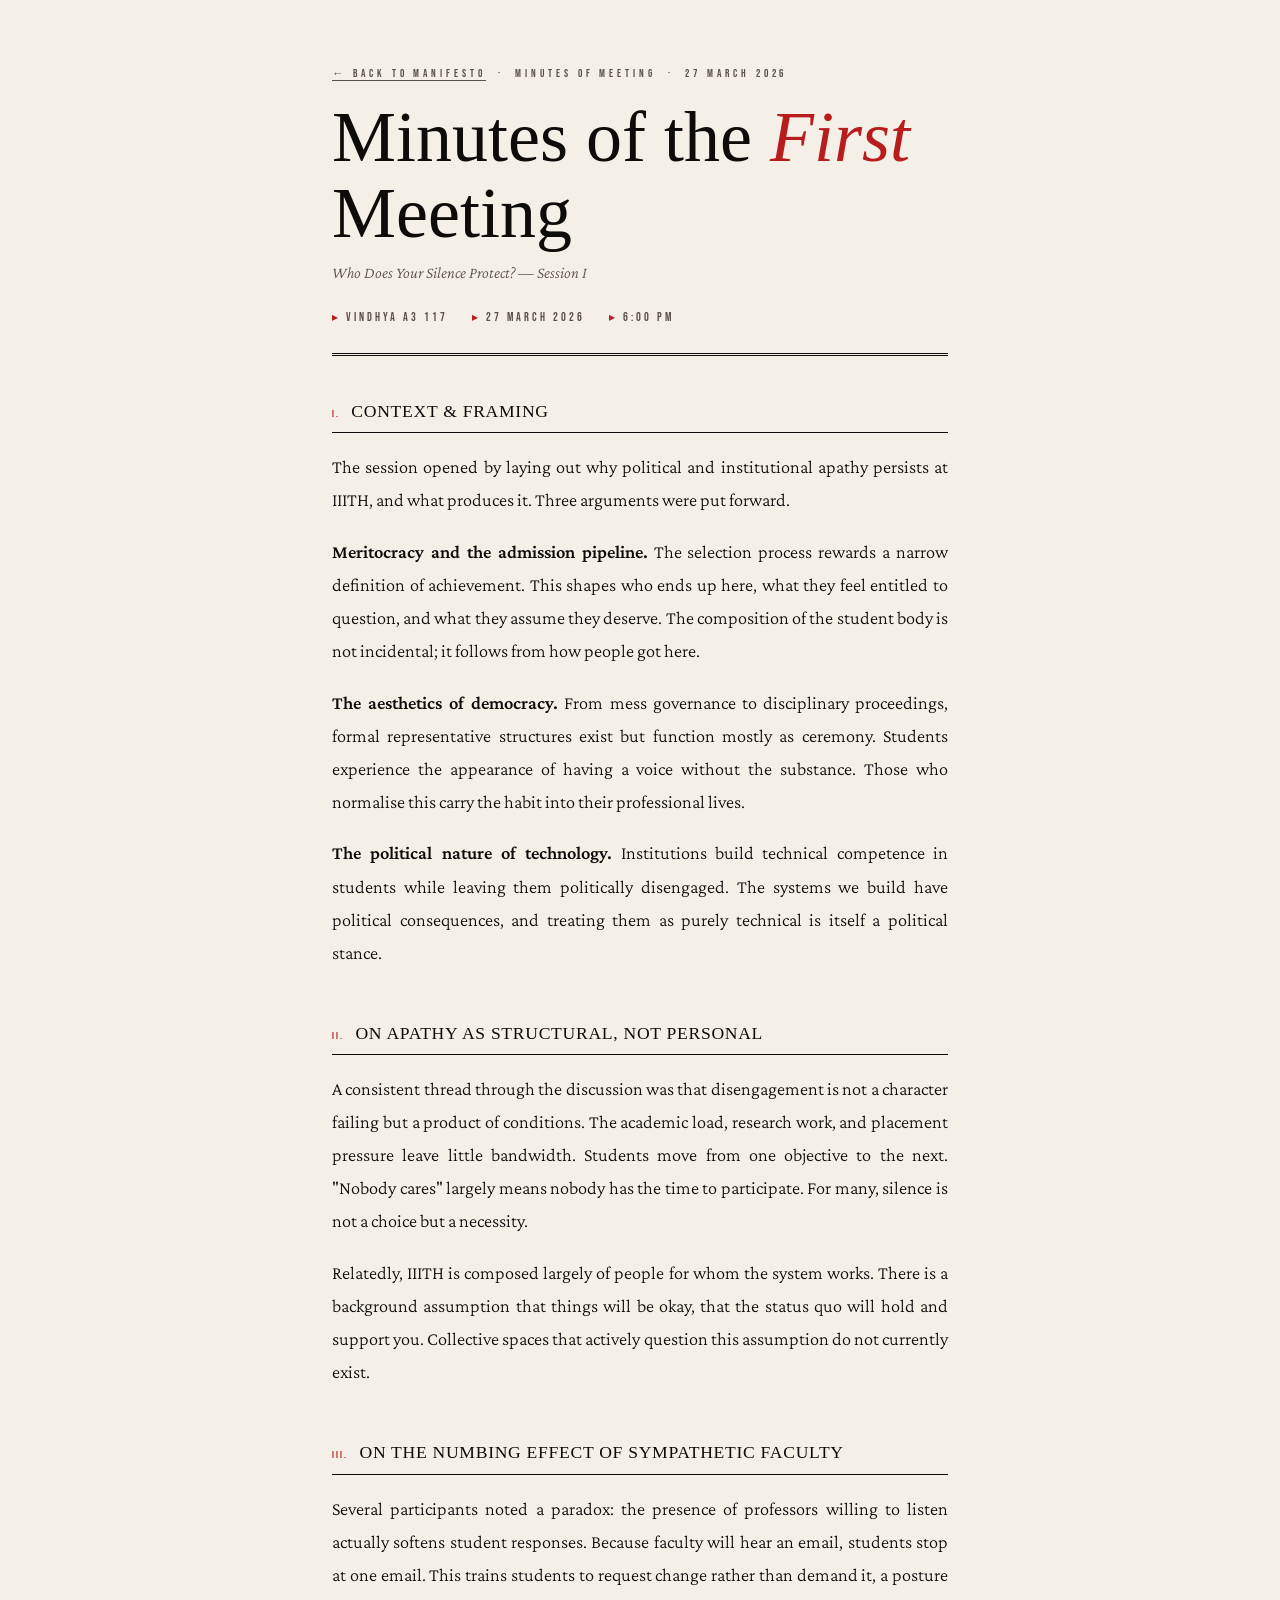
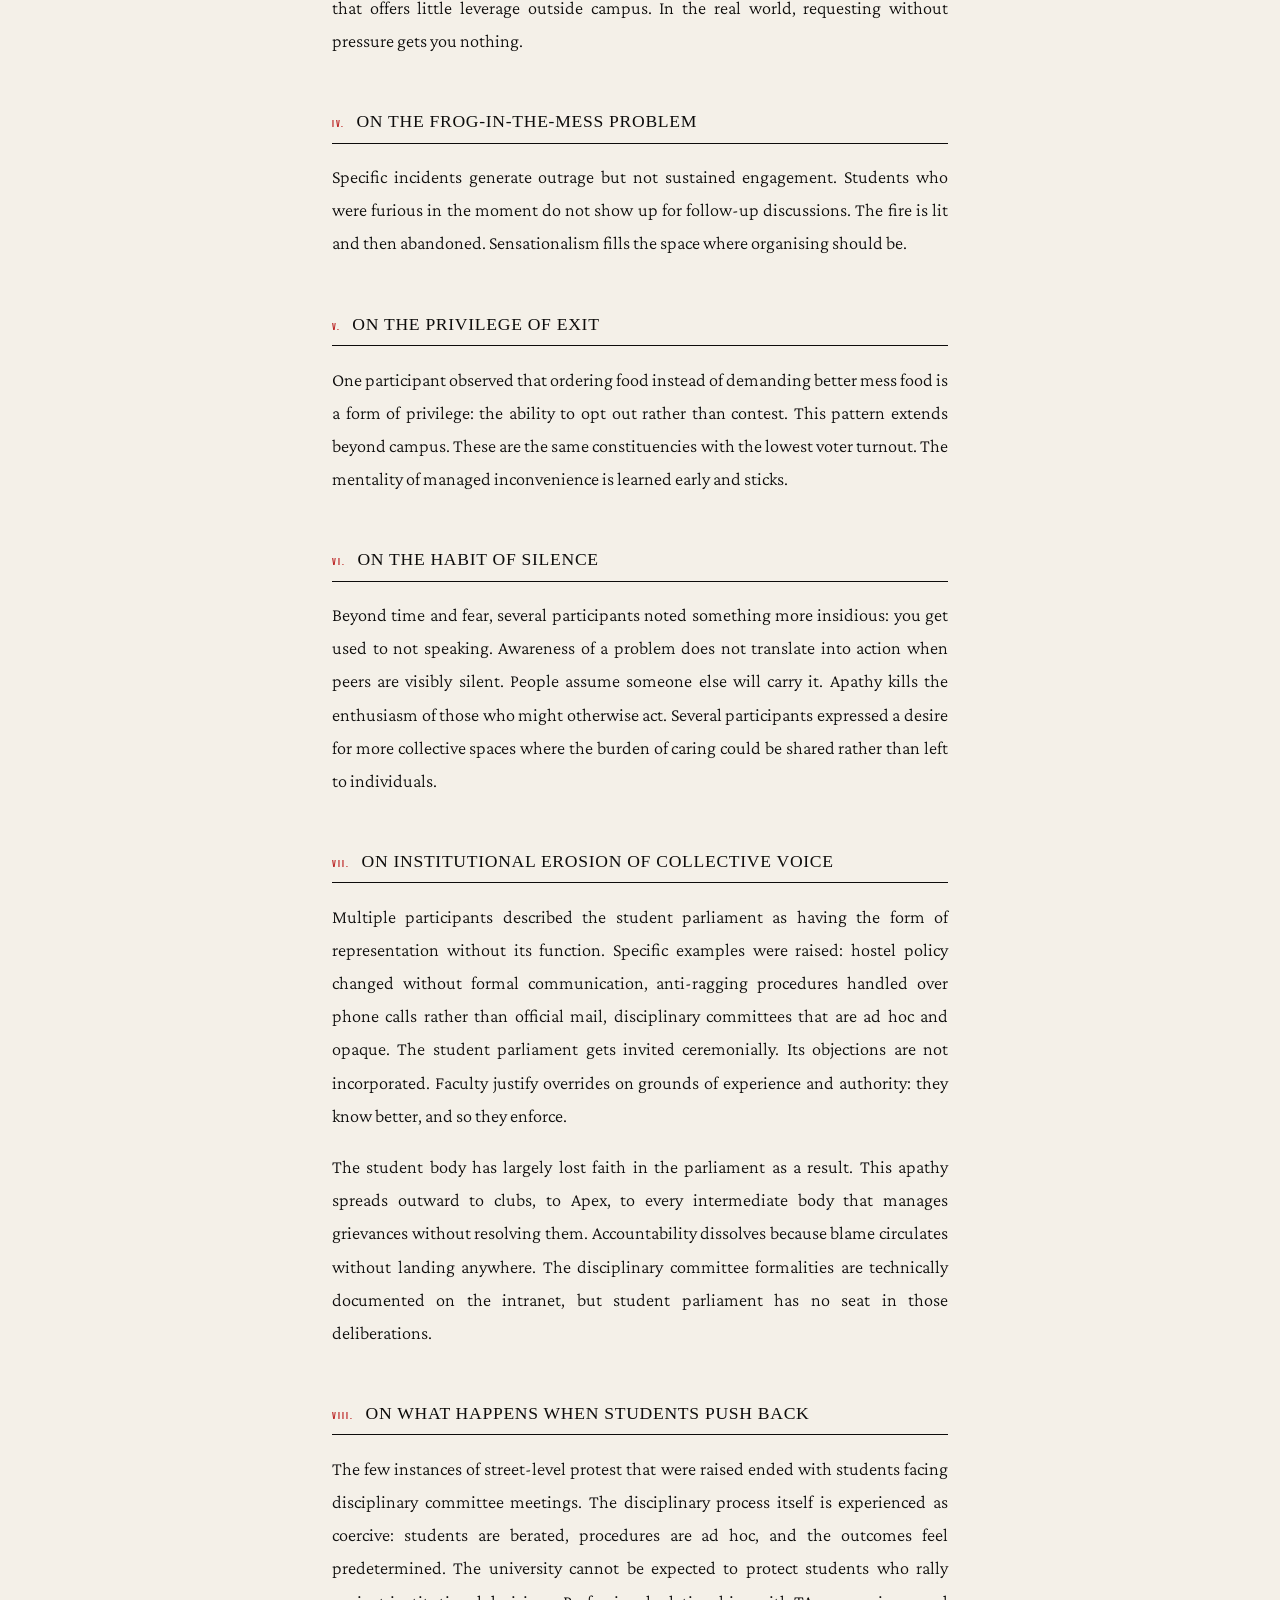
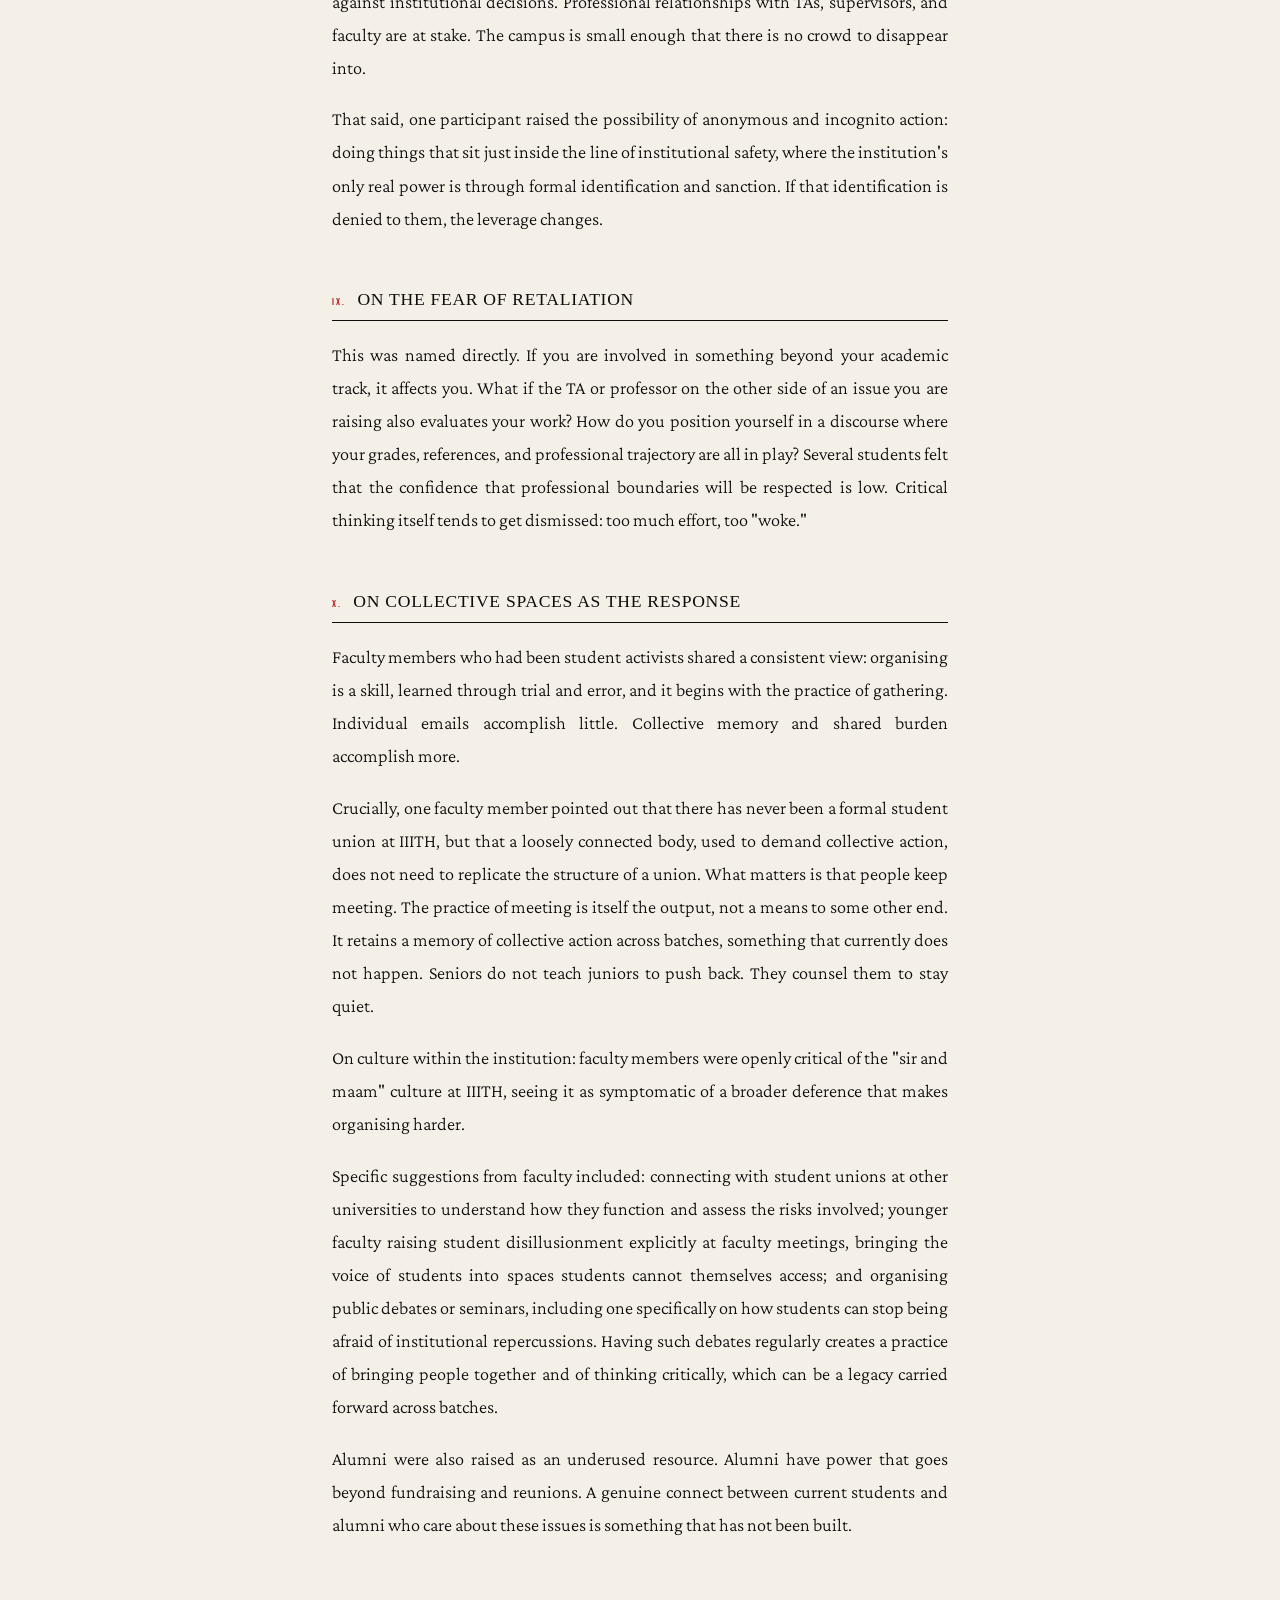
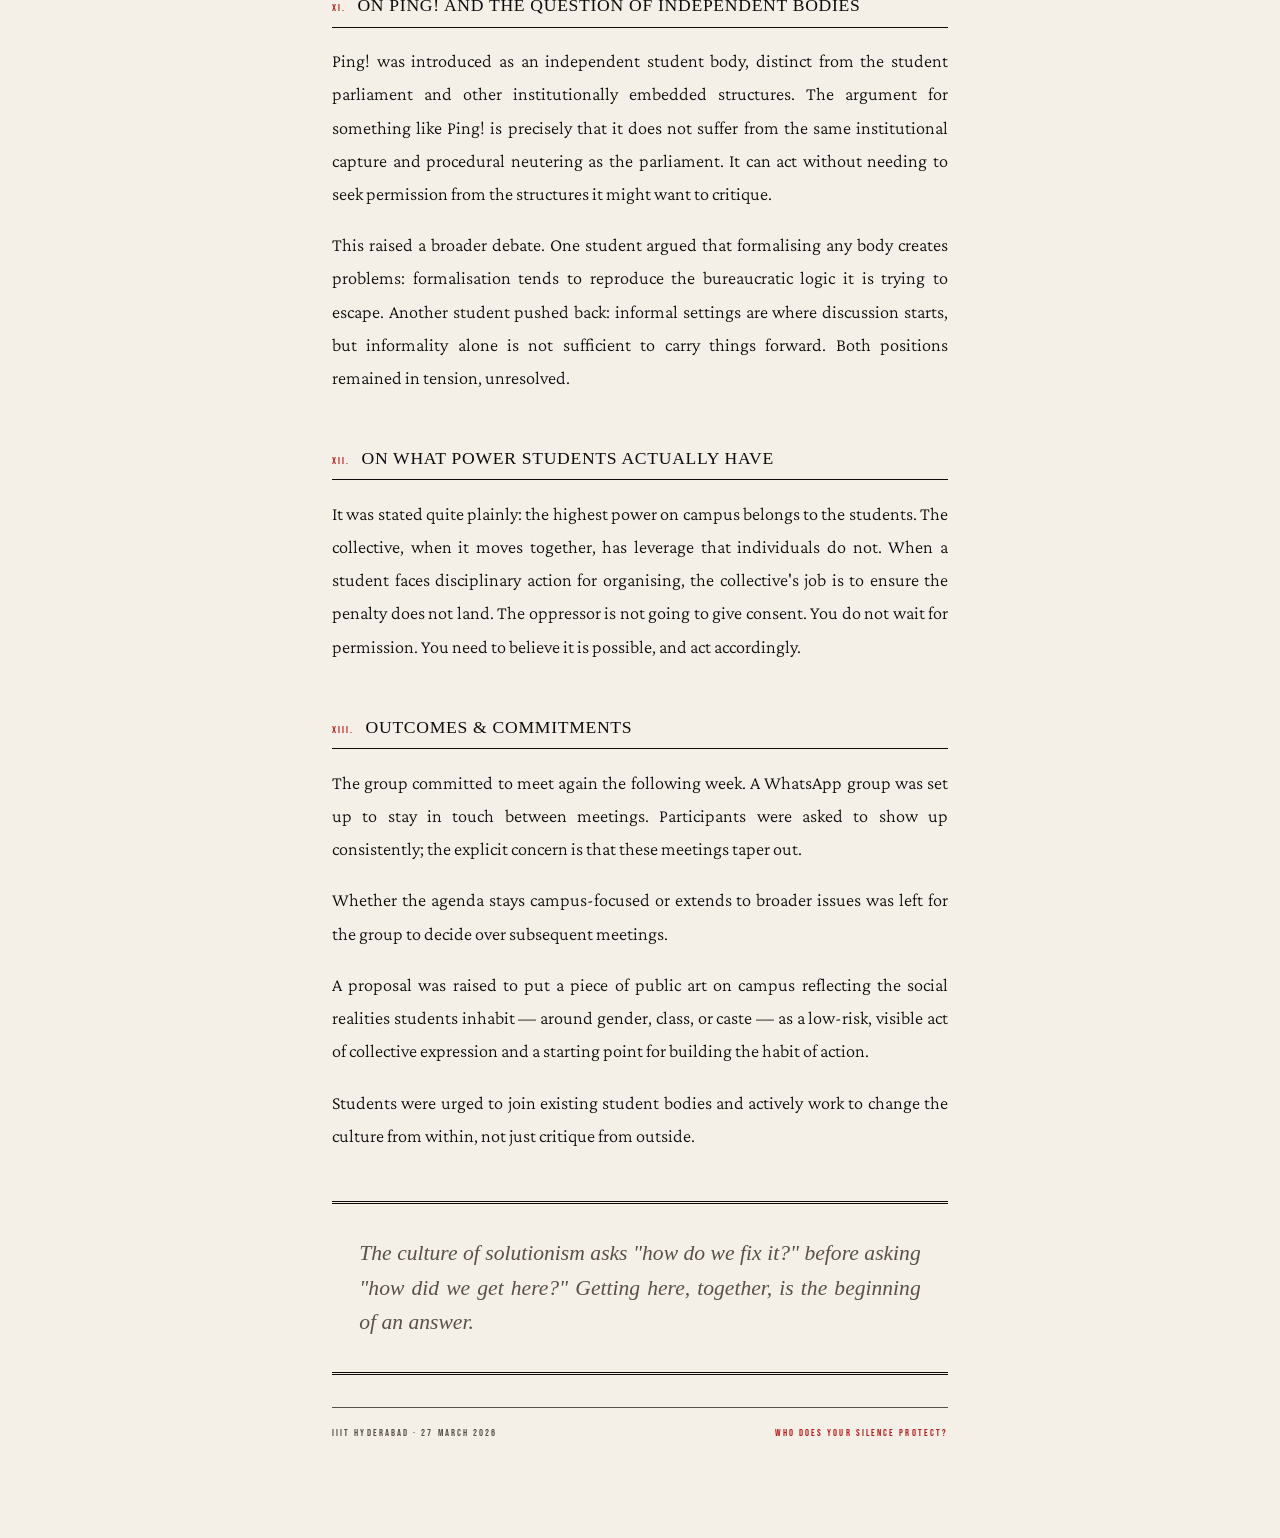
==== static/silence/mom/1/index.html @ 179ad77d "Create index.html" ====
<!DOCTYPE html>
<html lang="en">
<head>
<meta charset="UTF-8">
<meta name="viewport" content="width=device-width, initial-scale=1.0">
<title>Minutes of Meeting · Who Does Your Silence Protect?</title>
<link rel="preconnect" href="https://fonts.googleapis.com">
<link href="https://fonts.googleapis.com/css2?family=IM+Fell+English:ital@0;1&family=Bebas+Neue&family=Crimson+Pro:ital,wght@0,300;0,400;0,600;1,300;1,400&display=swap" rel="stylesheet">
<style>
  :root {
    --ink: #0d0c0b;
    --paper: #f4f0e8;
    --red: #b91c1c;
    --muted: #5a5047;
  }

  *, *::before, *::after { box-sizing: border-box; margin: 0; padding: 0; }

  body {
    background: var(--paper);
    color: var(--ink);
    font-family: 'Crimson Pro', Georgia, serif;
    font-weight: 300;
    font-size: 1.15rem;
    line-height: 1.8;
  }

  .page {
    max-width: 68ch;
    margin: 0 auto;
    padding: 4rem 2rem 6rem;
  }

  /* ── HEADER ── */
  header {
    border-bottom: 3px double var(--ink);
    padding-bottom: 1.5rem;
    margin-bottom: 2.5rem;
  }

  .eyebrow {
    font-family: 'Bebas Neue', sans-serif;
    font-size: 0.7rem;
    letter-spacing: 0.35em;
    color: var(--muted);
    margin-bottom: 1rem;
  }

  .eyebrow a {
    color: var(--muted);
    text-decoration: none;
    border-bottom: 1px solid var(--muted);
    transition: color 0.2s, border-color 0.2s;
  }

  .eyebrow a:hover {
    color: var(--red);
    border-color: var(--red);
  }

  h1 {
    font-family: 'IM Fell English', serif;
    font-size: clamp(2.4rem, 8vw, 4.5rem);
    font-weight: normal;
    line-height: 1.05;
    margin-bottom: 0.5rem;
  }

  h1 em { color: var(--red); }

  .subtitle {
    font-style: italic;
    color: var(--muted);
    font-size: 1rem;
    margin-bottom: 1.2rem;
  }

  .meta {
    font-family: 'Bebas Neue', sans-serif;
    font-size: 0.75rem;
    letter-spacing: 0.25em;
    color: var(--muted);
    display: flex;
    gap: 1.5rem;
    flex-wrap: wrap;
  }

  .meta .red { color: var(--red); }

  /* ── SECTIONS ── */
  section { margin-bottom: 3rem; }

  .section-head {
    display: flex;
    align-items: baseline;
    gap: 0.7rem;
    border-bottom: 1px solid var(--ink);
    padding-bottom: 0.3rem;
    margin-bottom: 1.1rem;
  }

  .num {
    font-family: 'Bebas Neue', sans-serif;
    font-size: 0.65rem;
    letter-spacing: 0.2em;
    color: var(--red);
  }

  h2 {
    font-family: 'IM Fell English', serif;
    font-size: 1.1rem;
    font-weight: normal;
    text-transform: uppercase;
    letter-spacing: 0.04em;
  }

  p { margin-bottom: 1em; text-align: justify; hyphens: auto; }
  p:last-child { margin-bottom: 0; }
  strong { font-weight: 600; }
  em { color: var(--muted); }

  /* ── CTA ── */
  .cta {
    border-top: 3px double var(--ink);
    border-bottom: 3px double var(--ink);
    padding: 2rem 0;
    margin-top: 3rem;
    text-align: center;
  }

  .cta-text {
    font-family: 'IM Fell English', serif;
    font-size: clamp(1.1rem, 3vw, 1.35rem);
    font-style: italic;
    color: var(--muted);
    max-width: 52ch;
    margin: 0 auto;
    line-height: 1.6;
  }

  /* ── FOOTER ── */
  footer {
    margin-top: 2rem;
    padding-top: 1rem;
    border-top: 1px solid var(--muted);
    font-family: 'Bebas Neue', sans-serif;
    font-size: 0.65rem;
    letter-spacing: 0.2em;
    color: var(--muted);
    display: flex;
    justify-content: space-between;
    flex-wrap: wrap;
    gap: 0.3rem;
  }

  footer a {
    color: var(--red);
    text-decoration: none;
    border-bottom: 1px solid transparent;
    transition: border-color 0.2s;
  }

  footer a:hover { border-color: var(--red); }
</style>
</head>
<body>
<div class="page">

  <header>
    <div class="eyebrow"><a href="https://ntns.in/silence/">← Back to Manifesto</a> &nbsp;·&nbsp; Minutes of Meeting &nbsp;·&nbsp; 27 March 2026</div>
    <h1>Minutes of the <em>First</em> Meeting</h1>
    <p class="subtitle">Who Does Your Silence Protect? — Session I</p>
    <div class="meta">
      <span><span class="red">▸</span> Vindhya A3 117</span>
      <span><span class="red">▸</span> 27 March 2026</span>
      <span><span class="red">▸</span> 6:00 PM</span>
    </div>
  </header>

  <section>
    <div class="section-head"><span class="num">I.</span><h2>Context &amp; Framing</h2></div>
    <p>The session opened by laying out why political and institutional apathy persists at IIITH, and what produces it. Three arguments were put forward.</p>
    <p><strong>Meritocracy and the admission pipeline.</strong> The selection process rewards a narrow definition of achievement. This shapes who ends up here, what they feel entitled to question, and what they assume they deserve. The composition of the student body is not incidental; it follows from how people got here.</p>
    <p><strong>The aesthetics of democracy.</strong> From mess governance to disciplinary proceedings, formal representative structures exist but function mostly as ceremony. Students experience the appearance of having a voice without the substance. Those who normalise this carry the habit into their professional lives.</p>
    <p><strong>The political nature of technology.</strong> Institutions build technical competence in students while leaving them politically disengaged. The systems we build have political consequences, and treating them as purely technical is itself a political stance.</p>
  </section>

  <section>
    <div class="section-head"><span class="num">II.</span><h2>On Apathy as Structural, Not Personal</h2></div>
    <p>A consistent thread through the discussion was that disengagement is not a character failing but a product of conditions. The academic load, research work, and placement pressure leave little bandwidth. Students move from one objective to the next. "Nobody cares" largely means nobody has the time to participate. For many, silence is not a choice but a necessity.</p>
    <p>Relatedly, IIITH is composed largely of people for whom the system works. There is a background assumption that things will be okay, that the status quo will hold and support you. Collective spaces that actively question this assumption do not currently exist.</p>
  </section>

  <section>
    <div class="section-head"><span class="num">III.</span><h2>On the Numbing Effect of Sympathetic Faculty</h2></div>
    <p>Several participants noted a paradox: the presence of professors willing to listen actually softens student responses. Because faculty will hear an email, students stop at one email. This trains students to request change rather than demand it, a posture that offers little leverage outside campus. In the real world, requesting without pressure gets you nothing.</p>
  </section>

  <section>
    <div class="section-head"><span class="num">IV.</span><h2>On the Frog-in-the-Mess Problem</h2></div>
    <p>Specific incidents generate outrage but not sustained engagement. Students who were furious in the moment do not show up for follow-up discussions. The fire is lit and then abandoned. Sensationalism fills the space where organising should be.</p>
  </section>

  <section>
    <div class="section-head"><span class="num">V.</span><h2>On the Privilege of Exit</h2></div>
    <p>One participant observed that ordering food instead of demanding better mess food is a form of privilege: the ability to opt out rather than contest. This pattern extends beyond campus. These are the same constituencies with the lowest voter turnout. The mentality of managed inconvenience is learned early and sticks.</p>
  </section>

  <section>
    <div class="section-head"><span class="num">VI.</span><h2>On the Habit of Silence</h2></div>
    <p>Beyond time and fear, several participants noted something more insidious: you get used to not speaking. Awareness of a problem does not translate into action when peers are visibly silent. People assume someone else will carry it. Apathy kills the enthusiasm of those who might otherwise act. Several participants expressed a desire for more collective spaces where the burden of caring could be shared rather than left to individuals.</p>
  </section>

  <section>
    <div class="section-head"><span class="num">VII.</span><h2>On Institutional Erosion of Collective Voice</h2></div>
    <p>Multiple participants described the student parliament as having the form of representation without its function. Specific examples were raised: hostel policy changed without formal communication, anti-ragging procedures handled over phone calls rather than official mail, disciplinary committees that are ad hoc and opaque. The student parliament gets invited ceremonially. Its objections are not incorporated. Faculty justify overrides on grounds of experience and authority: they know better, and so they enforce.</p>
    <p>The student body has largely lost faith in the parliament as a result. This apathy spreads outward to clubs, to Apex, to every intermediate body that manages grievances without resolving them. Accountability dissolves because blame circulates without landing anywhere. The disciplinary committee formalities are technically documented on the intranet, but student parliament has no seat in those deliberations.</p>
  </section>

  <section>
    <div class="section-head"><span class="num">VIII.</span><h2>On What Happens When Students Push Back</h2></div>
    <p>The few instances of street-level protest that were raised ended with students facing disciplinary committee meetings. The disciplinary process itself is experienced as coercive: students are berated, procedures are ad hoc, and the outcomes feel predetermined. The university cannot be expected to protect students who rally against institutional decisions. Professional relationships with TAs, supervisors, and faculty are at stake. The campus is small enough that there is no crowd to disappear into.</p>
    <p>That said, one participant raised the possibility of anonymous and incognito action: doing things that sit just inside the line of institutional safety, where the institution's only real power is through formal identification and sanction. If that identification is denied to them, the leverage changes.</p>
  </section>

  <section>
    <div class="section-head"><span class="num">IX.</span><h2>On the Fear of Retaliation</h2></div>
    <p>This was named directly. If you are involved in something beyond your academic track, it affects you. What if the TA or professor on the other side of an issue you are raising also evaluates your work? How do you position yourself in a discourse where your grades, references, and professional trajectory are all in play? Several students felt that the confidence that professional boundaries will be respected is low. Critical thinking itself tends to get dismissed: too much effort, too "woke."</p>
  </section>

  <section>
    <div class="section-head"><span class="num">X.</span><h2>On Collective Spaces as the Response</h2></div>
    <p>Faculty members who had been student activists shared a consistent view: organising is a skill, learned through trial and error, and it begins with the practice of gathering. Individual emails accomplish little. Collective memory and shared burden accomplish more.</p>
    <p>Crucially, one faculty member pointed out that there has never been a formal student union at IIITH, but that a loosely connected body, used to demand collective action, does not need to replicate the structure of a union. What matters is that people keep meeting. The practice of meeting is itself the output, not a means to some other end. It retains a memory of collective action across batches, something that currently does not happen. Seniors do not teach juniors to push back. They counsel them to stay quiet.</p>
    <p>On culture within the institution: faculty members were openly critical of the "sir and maam" culture at IIITH, seeing it as symptomatic of a broader deference that makes organising harder.</p>
    <p>Specific suggestions from faculty included: connecting with student unions at other universities to understand how they function and assess the risks involved; younger faculty raising student disillusionment explicitly at faculty meetings, bringing the voice of students into spaces students cannot themselves access; and organising public debates or seminars, including one specifically on how students can stop being afraid of institutional repercussions. Having such debates regularly creates a practice of bringing people together and of thinking critically, which can be a legacy carried forward across batches.</p>
    <p>Alumni were also raised as an underused resource. Alumni have power that goes beyond fundraising and reunions. A genuine connect between current students and alumni who care about these issues is something that has not been built.</p>
  </section>

  <section>
    <div class="section-head"><span class="num">XI.</span><h2>On Ping! and the Question of Independent Bodies</h2></div>
    <p>Ping! was introduced as an independent student body, distinct from the student parliament and other institutionally embedded structures. The argument for something like Ping! is precisely that it does not suffer from the same institutional capture and procedural neutering as the parliament. It can act without needing to seek permission from the structures it might want to critique.</p>
    <p>This raised a broader debate. One student argued that formalising any body creates problems: formalisation tends to reproduce the bureaucratic logic it is trying to escape. Another student pushed back: informal settings are where discussion starts, but informality alone is not sufficient to carry things forward. Both positions remained in tension, unresolved.</p>
  </section>

  <section>
    <div class="section-head"><span class="num">XII.</span><h2>On What Power Students Actually Have</h2></div>
    <p>It was stated quite plainly: the highest power on campus belongs to the students. The collective, when it moves together, has leverage that individuals do not. When a student faces disciplinary action for organising, the collective's job is to ensure the penalty does not land. The oppressor is not going to give consent. You do not wait for permission. You need to believe it is possible, and act accordingly.</p>
  </section>

  <section>
    <div class="section-head"><span class="num">XIII.</span><h2>Outcomes &amp; Commitments</h2></div>
    <p>The group committed to meet again the following week. A WhatsApp group was set up to stay in touch between meetings. Participants were asked to show up consistently; the explicit concern is that these meetings taper out.</p>
    <p>Whether the agenda stays campus-focused or extends to broader issues was left for the group to decide over subsequent meetings.</p>
    <p>A proposal was raised to put a piece of public art on campus reflecting the social realities students inhabit — around gender, class, or caste — as a low-risk, visible act of collective expression and a starting point for building the habit of action.</p>
    <p>Students were urged to join existing student bodies and actively work to change the culture from within, not just critique from outside.</p>
  </section>

  <div class="cta">
    <p class="cta-text">The culture of solutionism asks "how do we fix it?" before asking "how did we get here?" Getting here, together, is the beginning of an answer.</p>
  </div>

  <footer>
    <span>IIIT Hyderabad · 27 March 2026</span>
    <span><a href="https://ntns.in/silence/">Who Does Your Silence Protect?</a></span>
  </footer>

</div>
</body>
</html>
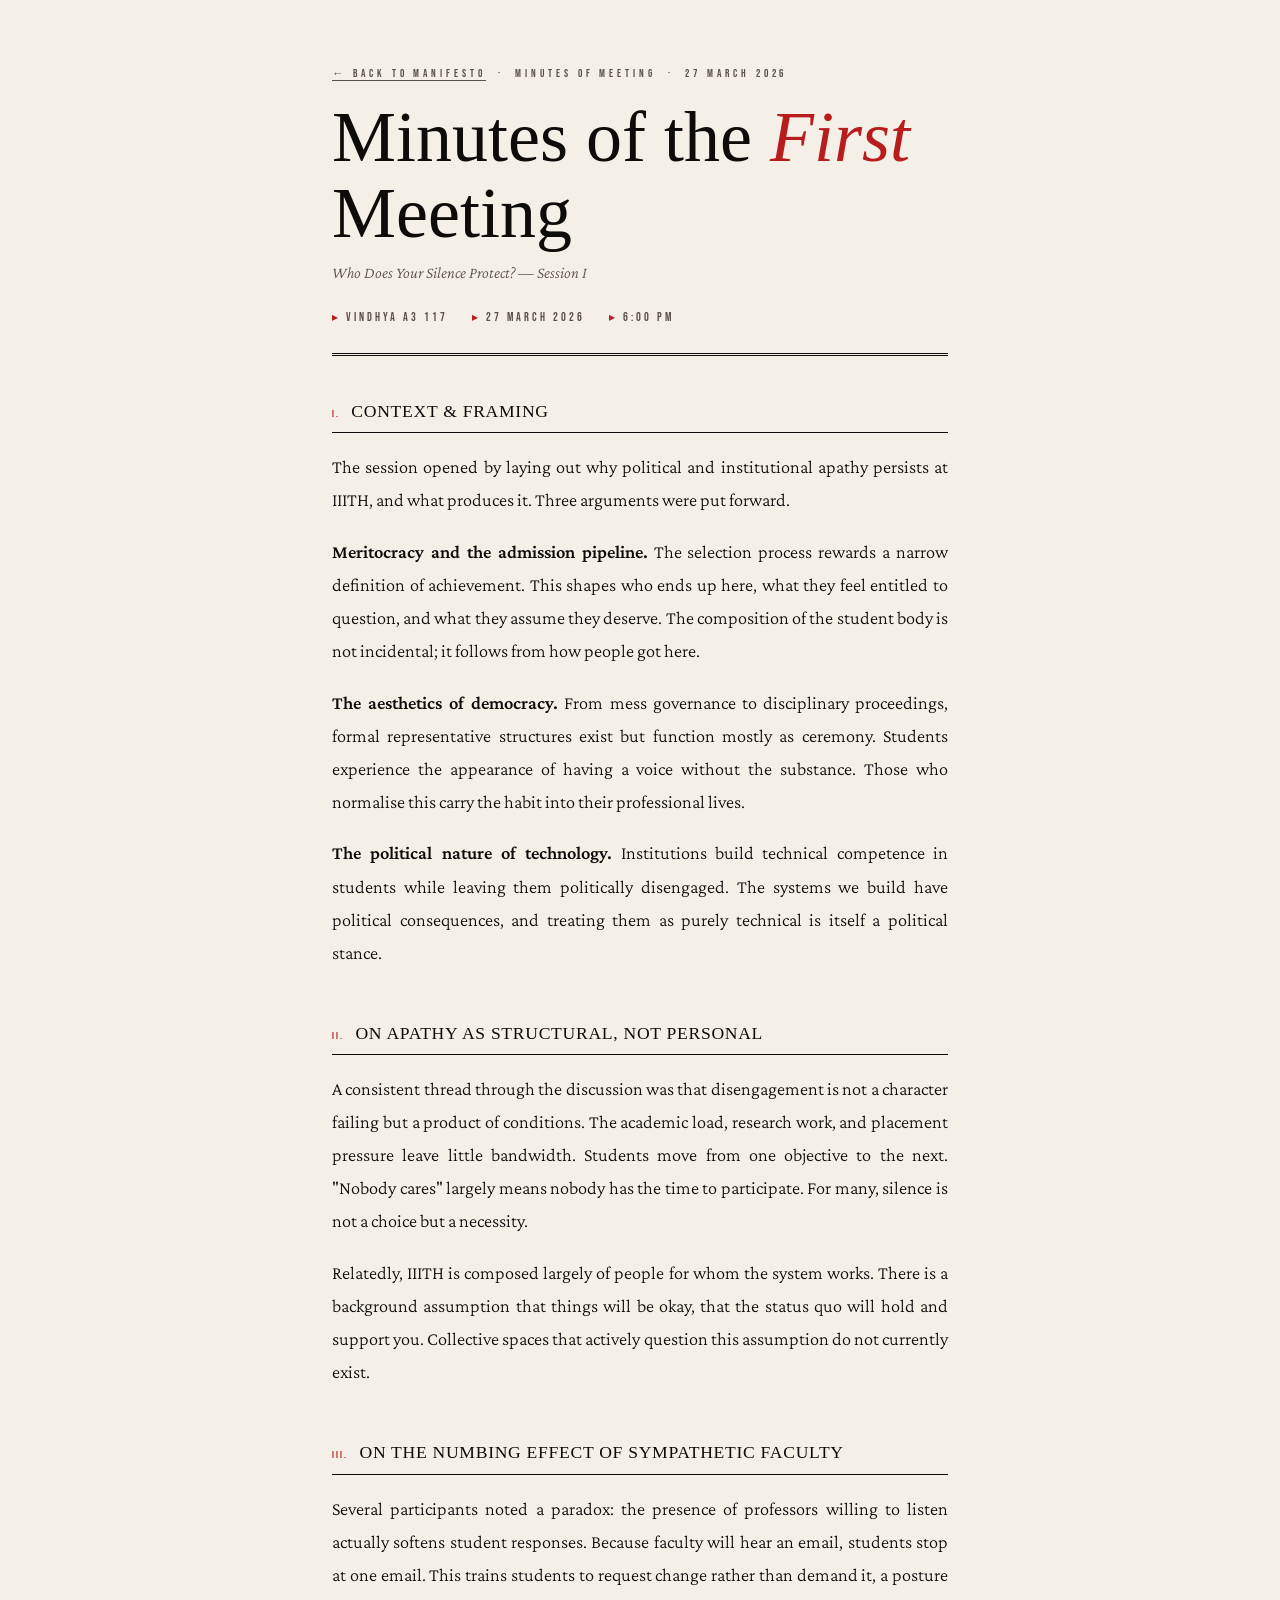
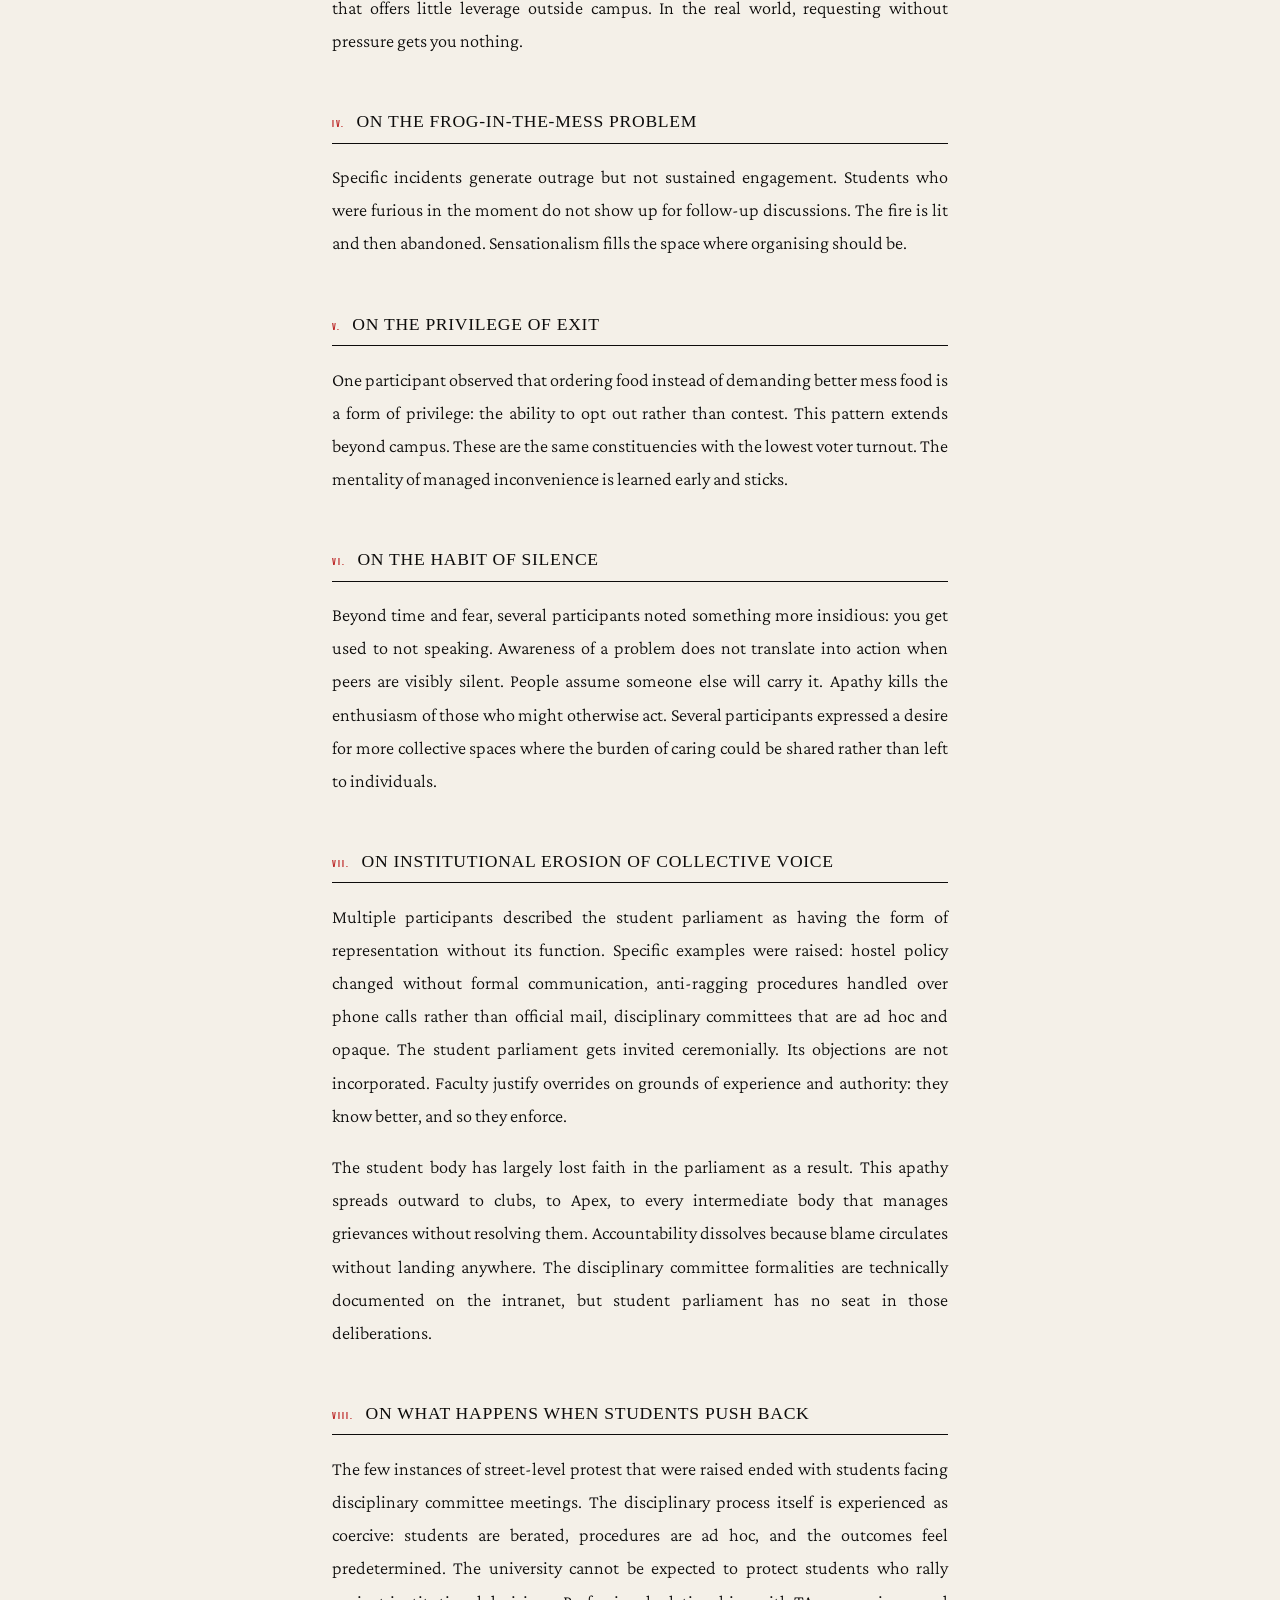
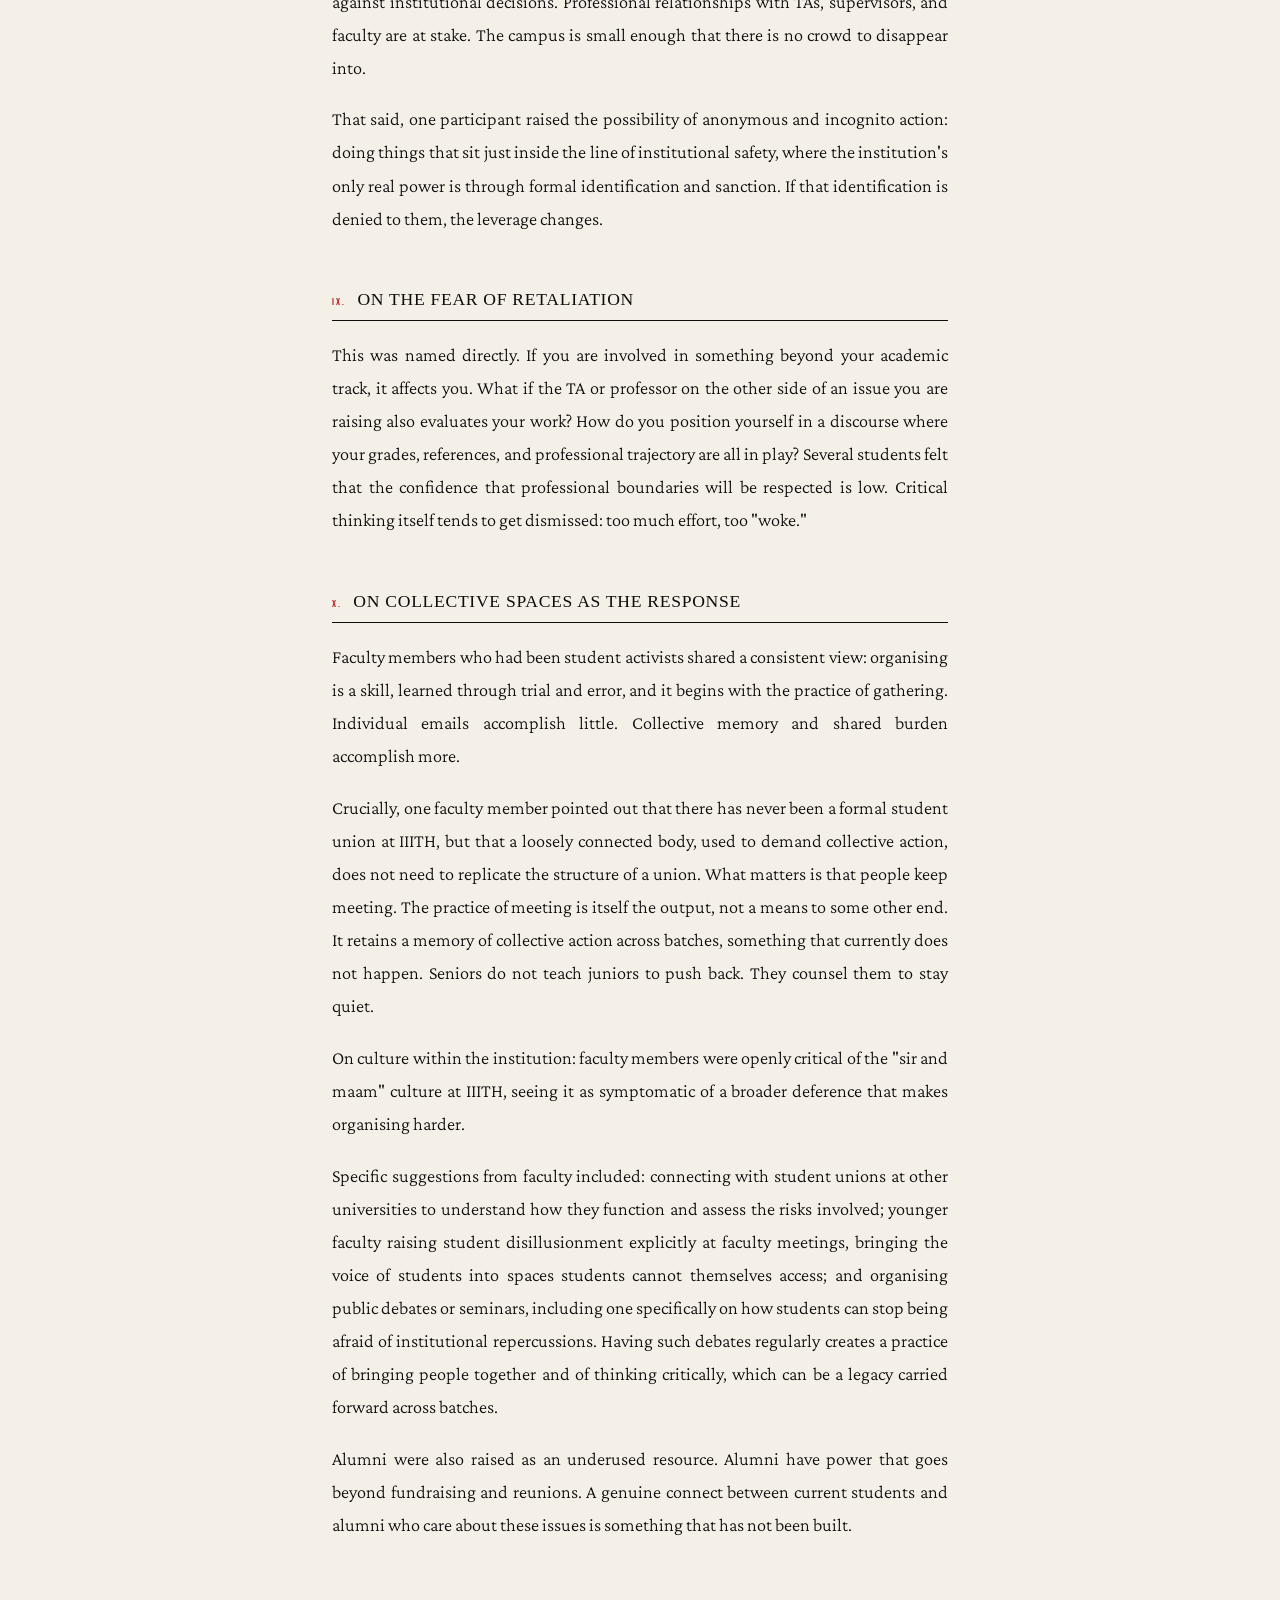
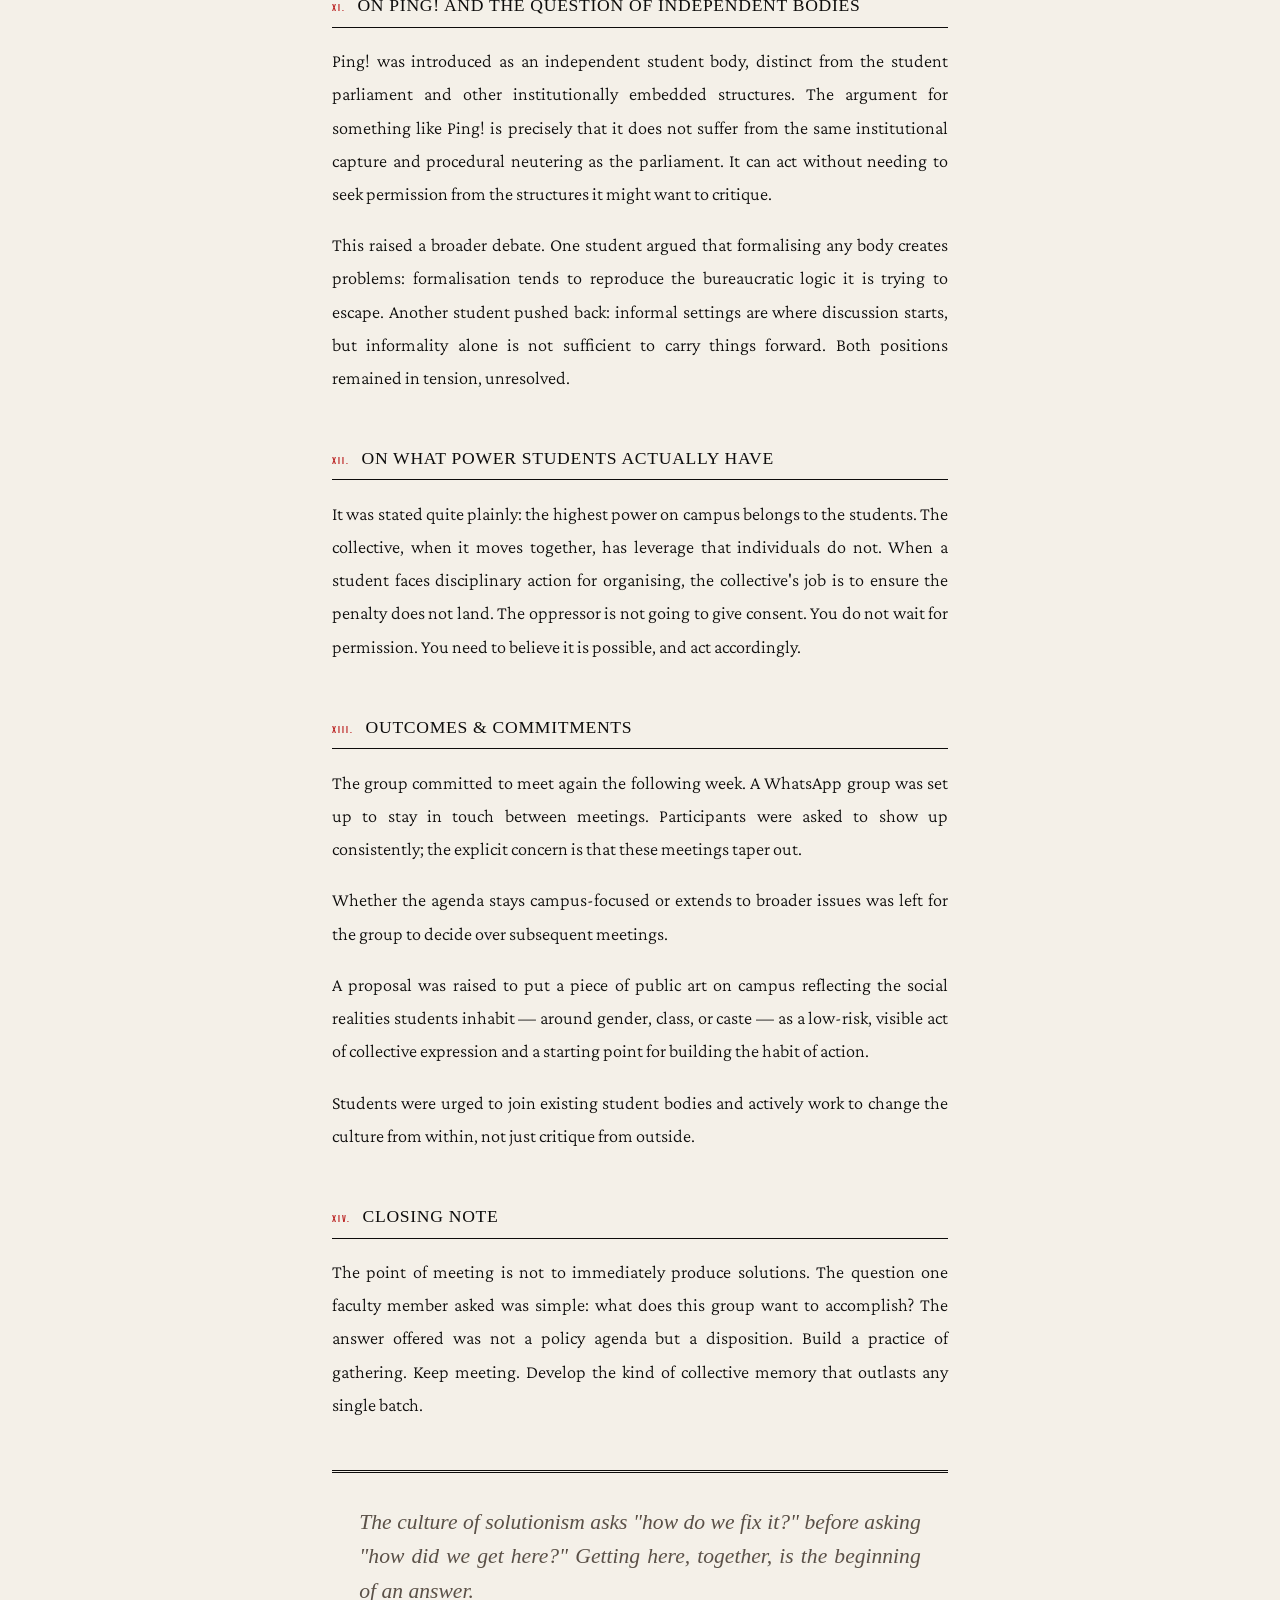
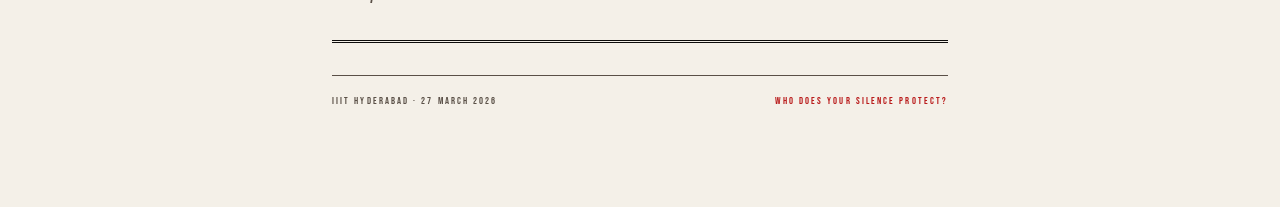
==== commit 2e2ec2bb: "Update index.html" ====
--- a/static/silence/mom/1/index.html
+++ b/static/silence/mom/1/index.html
@@ -256,6 +256,11 @@
     <p>Students were urged to join existing student bodies and actively work to change the culture from within, not just critique from outside.</p>
   </section>
 
+  <section>
+    <div class="section-head"><span class="num">XIV.</span><h2>Closing Note</h2></div>
+    <p>The point of meeting is not to immediately produce solutions. The question one faculty member asked was simple: what does this group want to accomplish? The answer offered was not a policy agenda but a disposition. Build a practice of gathering. Keep meeting. Develop the kind of collective memory that outlasts any single batch.</p>
+  </section>
+
   <div class="cta">
     <p class="cta-text">The culture of solutionism asks "how do we fix it?" before asking "how did we get here?" Getting here, together, is the beginning of an answer.</p>
   </div>
